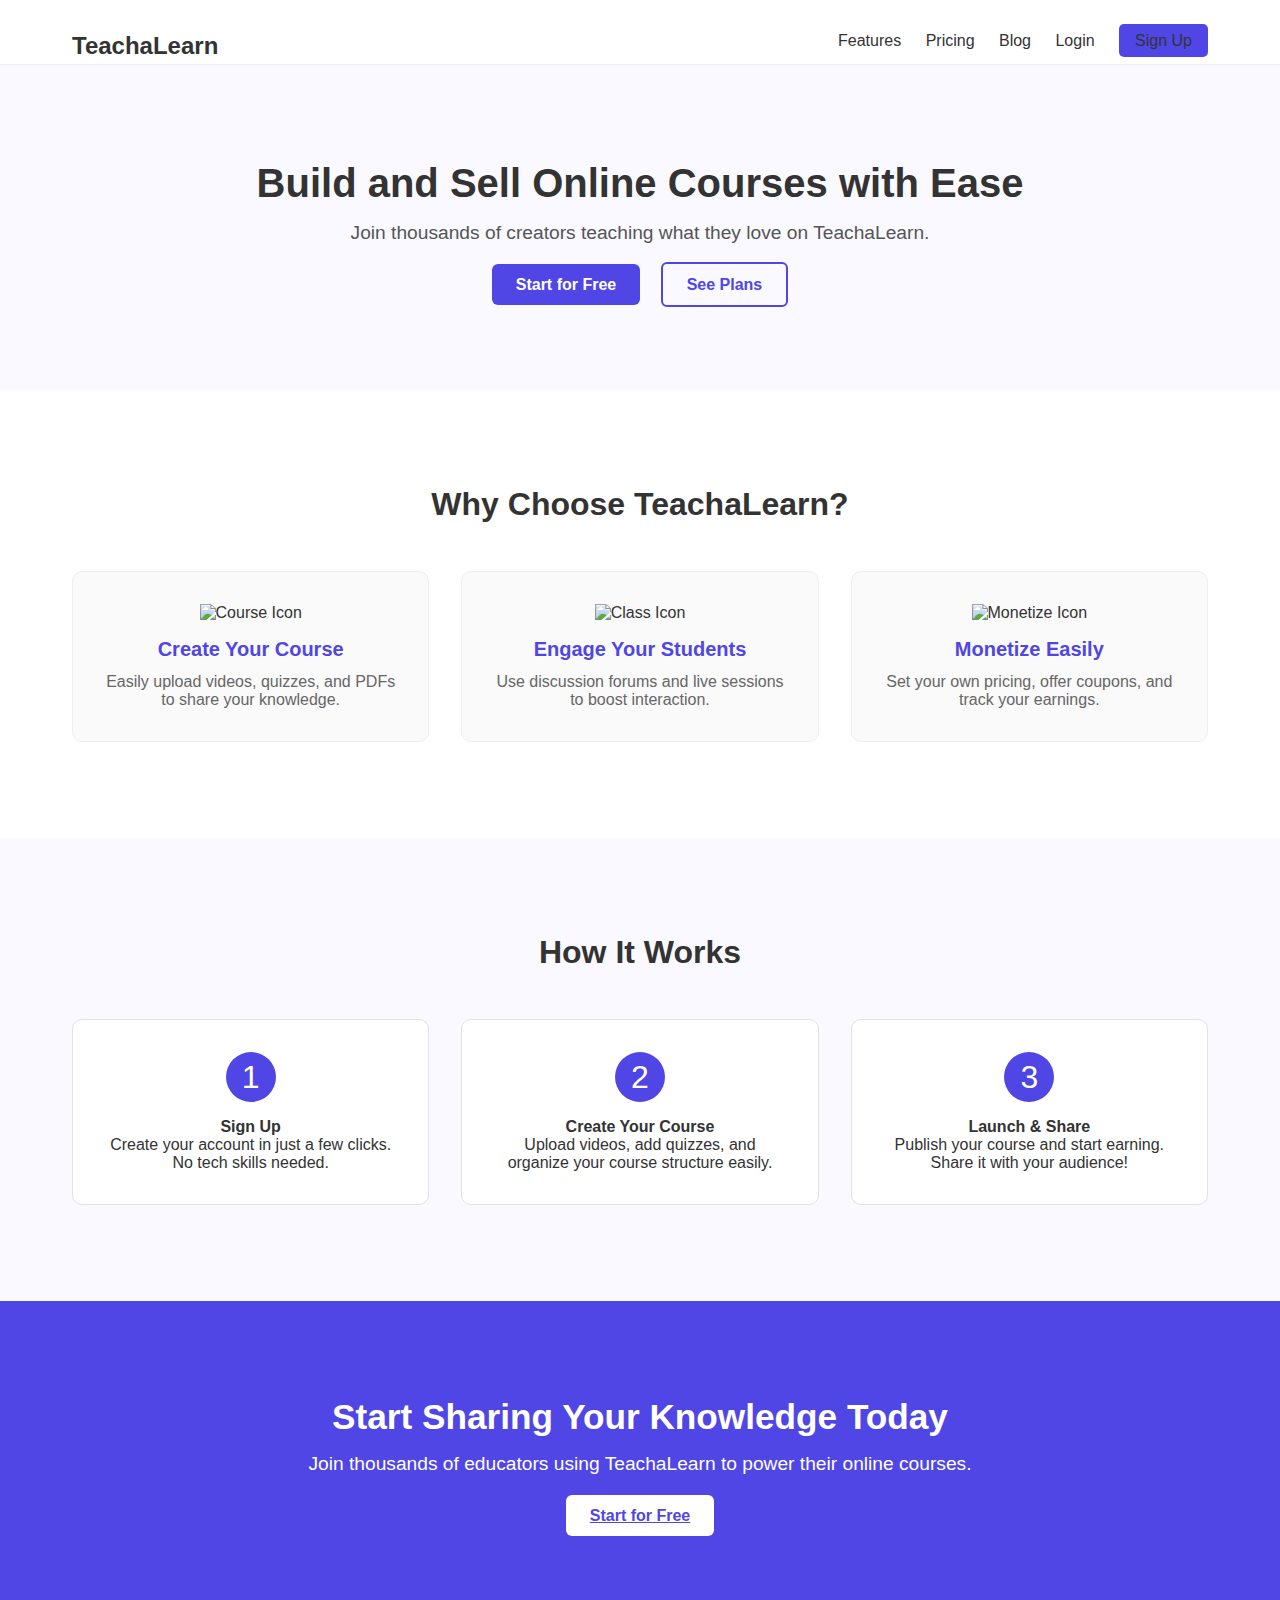
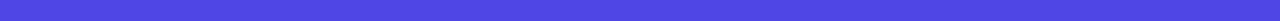
==== index.html @ fdbb9d61 "home page created" ====
<!DOCTYPE html>
<html lang="en">
<head>
  <meta charset="UTF-8" />
  <meta name="viewport" content="width=device-width, initial-scale=1.0"/>
  <title>LMS Homepage - Teachable Clone</title>
  <link rel="stylesheet" href="style.css" />
</head>
<body>

  <!-- Navbar -->
  <header class="navbar">
    <div class="container">
      <h1 class="logo">TeachaLearn</h1>
      <nav>
        <ul class="nav-links">
          <li><a href="#">Features</a></li>
          <li><a href="#">Pricing</a></li>
          <li><a href="#">Blog</a></li>
          <li><a href="#">Login</a></li>
          <li><a class="signup-btn" href="#">Sign Up</a></li>
        </ul>
      </nav>
    </div>
  </header>

  <!-- Hero Section -->
  <section class="hero">
    <div class="container hero-content">
      <h2>Build and Sell Online Courses with Ease</h2>
      <p>Join thousands of creators teaching what they love on TeachaLearn.</p>
      <div class="hero-buttons">
        <a href="#" class="btn primary-btn">Start for Free</a>
        <a href="#" class="btn secondary-btn">See Plans</a>
      </div>
    </div>
  </section>


  <!-- Features Section -->
<section class="features">
    <div class="container">
      <h3 class="section-title">Why Choose TeachaLearn?</h3>
      <div class="features-grid">
        
        <div class="feature-item">
          <img src="https://img.icons8.com/ios-filled/100/4f46e5/online-course.png" alt="Course Icon" />
          <h4>Create Your Course</h4>
          <p>Easily upload videos, quizzes, and PDFs to share your knowledge.</p>
        </div>
        
        <div class="feature-item">
          <img src="https://img.icons8.com/ios-filled/100/4f46e5/classroom.png" alt="Class Icon" />
          <h4>Engage Your Students</h4>
          <p>Use discussion forums and live sessions to boost interaction.</p>
        </div>
        
        <div class="feature-item">
          <img src="https://img.icons8.com/ios-filled/100/4f46e5/money.png" alt="Monetize Icon" />
          <h4>Monetize Easily</h4>
          <p>Set your own pricing, offer coupons, and track your earnings.</p>
        </div>
  
      </div>
    </div>
  </section>

  <!-- How It Works Section -->
<section class="how-it-works">
    <div class="container">
      <h3 class="section-title">How It Works</h3>
      <div class="steps-grid">
        
        <div class="step-item">
          <div class="step-number">1</div>
          <h4>Sign Up</h4>
          <p>Create your account in just a few clicks. No tech skills needed.</p>
        </div>
        
        <div class="step-item">
          <div class="step-number">2</div>
          <h4>Create Your Course</h4>
          <p>Upload videos, add quizzes, and organize your course structure easily.</p>
        </div>
        
        <div class="step-item">
          <div class="step-number">3</div>
          <h4>Launch & Share</h4>
          <p>Publish your course and start earning. Share it with your audience!</p>
        </div>
  
      </div>
    </div>
  </section>

  <!-- Final Call-to-Action Section -->
<section class="cta">
    <div class="container cta-content">
      <h2>Start Sharing Your Knowledge Today</h2>
      <p>Join thousands of educators using TeachaLearn to power their online courses.</p>
      <a href="#" class="btn primary-btn">Start for Free</a>
    </div>
  </section>
  
  
  <script src="script.js"></script>
</body>
</html>
---- style.css ----
/* Reset */
* {
    margin: 0;
    padding: 0;
    box-sizing: border-box;
    font-family: 'Segoe UI', sans-serif;
  }
  
  body {
    background: #fff;
    color: #333;
  }
  
  .container {
    max-width: 1200px;
    margin: 0 auto;
    padding: 1rem 2rem;
  }
  
  /* Navbar */
  .navbar {
    background: #ffffff;
    border-bottom: 1px solid #eee;
    padding: 1rem 0;
    position: sticky;
    top: 0;
    z-index: 1000;
  }
  
  .logo {
    float: left;
    font-size: 1.5rem;
    font-weight: bold;
    color: #333;
  }
  
  .nav-links {
    list-style: none;
    float: right;
  }
  
  .nav-links li {
    display: inline-block;
    margin-left: 20px;
  }
  
  .nav-links a {
    text-decoration: none;
    color: #333;
    font-weight: 500;
  }
  
  .signup-btn {
    background: #4f46e5;
    color: white;
    padding: 0.5rem 1rem;
    border-radius: 5px;
  }
  
  /* Hero Section */
  .hero {
    background: #f9f9ff;
    padding: 80px 0;
    text-align: center;
  }
  
  .hero h2 {
    font-size: 2.5rem;
    margin-bottom: 1rem;
  }
  
  .hero p {
    font-size: 1.2rem;
    margin-bottom: 2rem;
    color: #555;
  }
  
  .hero-buttons .btn {
    padding: 0.75rem 1.5rem;
    margin: 0 0.5rem;
    border-radius: 6px;
    text-decoration: none;
    font-weight: 600;
  }
  
  .primary-btn {
    background-color: #4f46e5;
    color: #fff;
  }
  
  .secondary-btn {
    background-color: transparent;
    border: 2px solid #4f46e5;
    color: #4f46e5;
  }
  

  /* Features Section */
.features {
    padding: 80px 0;
    background-color: #ffffff;
    text-align: center;
  }
  
  .section-title {
    font-size: 2rem;
    margin-bottom: 3rem;
    color: #333;
  }
  
  .features-grid {
    display: grid;
    grid-template-columns: repeat(auto-fit, minmax(250px, 1fr));
    gap: 2rem;
  }
  
  .feature-item {
    padding: 2rem;
    border: 1px solid #eee;
    border-radius: 10px;
    transition: transform 0.3s ease;
    background-color: #fafafa;
  }
  
  .feature-item:hover {
    transform: translateY(-5px);
    box-shadow: 0 8px 20px rgba(0, 0, 0, 0.05);
  }
  
  .feature-item img {
    width: 60px;
    margin-bottom: 1rem;
  }
  
  .feature-item h4 {
    font-size: 1.25rem;
    margin-bottom: 0.75rem;
    color: #4f46e5;
  }
  
  .feature-item p {
    color: #666;
    font-size: 1rem;
  }
  


  /* How It Works Section */
.how-it-works {
    background: #f9f9ff;
    padding: 80px 0;
    text-align: center;
  }
  
  .steps-grid {
    display: grid;
    grid-template-columns: repeat(auto-fit, minmax(220px, 1fr));
    gap: 2rem;
    margin-top: 2rem;
  }
  
  .step-item {
    background: #fff;
    border: 1px solid #e2e2e2;
    padding: 2rem;
    border-radius: 10px;
    transition: box-shadow 0.3s ease;
  }
  
  .step-item:hover {
    box-shadow: 0 8px 25px rgba(0, 0, 0, 0.05);
  }
  
  .step-number {
    font-size: 2rem;
    background: #4f46e5;
    color: white;
    width: 50px;
    height: 50px;
    margin: 0 auto 1rem;
    border-radius: 50%;
    line-height: 50px;
  }
  
  /* Final CTA Section */
.cta {
    background-color: #4f46e5;
    color: #fff;
    text-align: center;
    padding: 80px 20px;
  }
  
  .cta-content h2 {
    font-size: 2.2rem;
    margin-bottom: 1rem;
  }
  
  .cta-content p {
    font-size: 1.2rem;
    margin-bottom: 2rem;
    max-width: 700px;
    margin-left: auto;
    margin-right: auto;
  }
  
  .cta-content .primary-btn {
    background: #fff;
    color: #4f46e5;
    padding: 0.75rem 1.5rem;
    font-weight: bold;
    border-radius: 6px;
  }
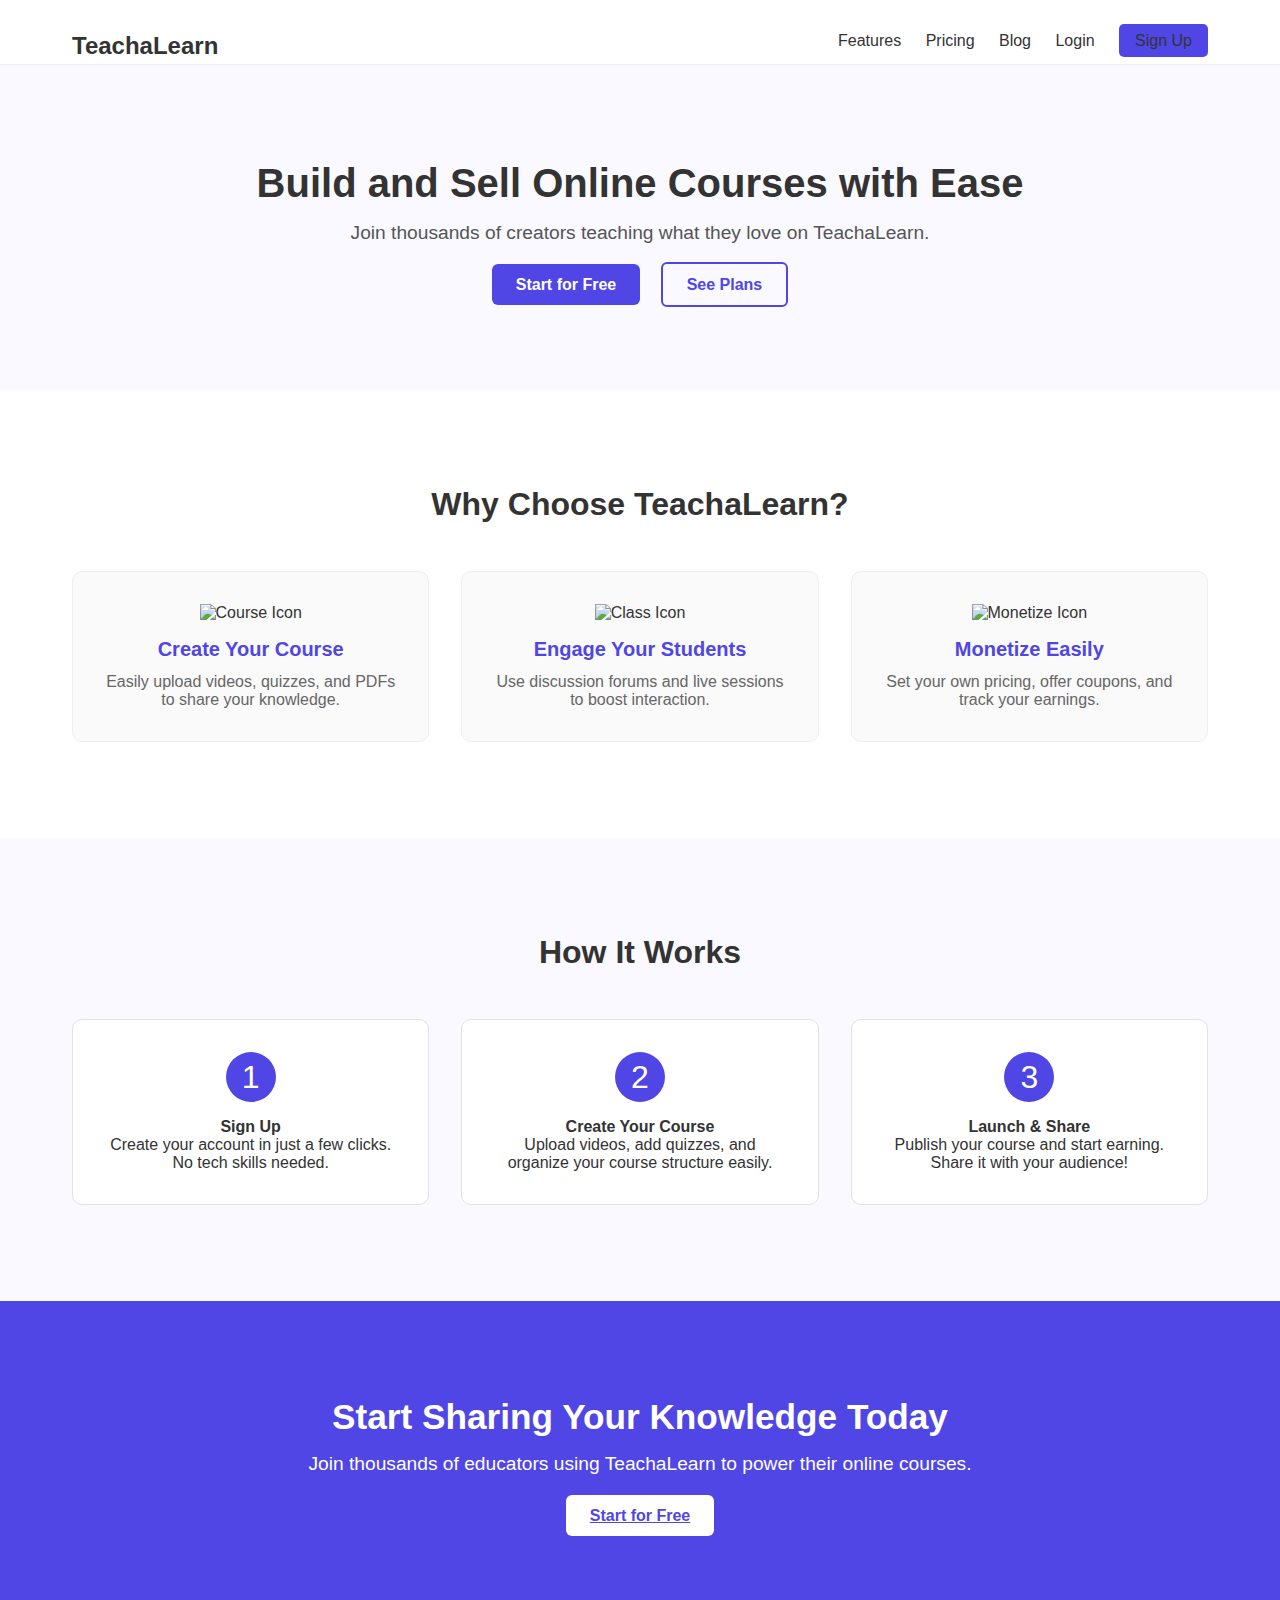
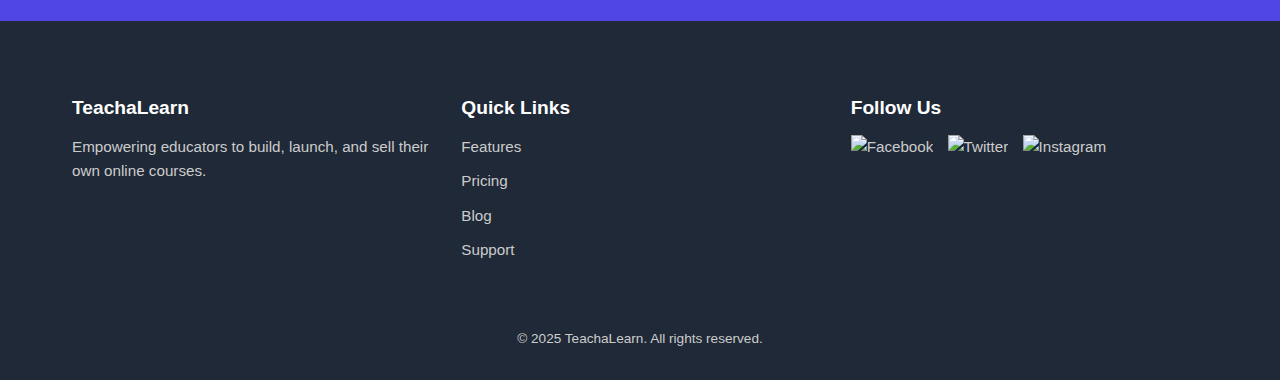
==== commit bb0b9410: "footer added" ====
--- a/index.html
+++ b/index.html
@@ -101,6 +101,42 @@
       <a href="#" class="btn primary-btn">Start for Free</a>
     </div>
   </section>
+
+
+  <!-- Footer -->
+<footer class="footer">
+    <div class="container footer-content">
+      
+      <div class="footer-col">
+        <h4>TeachaLearn</h4>
+        <p>Empowering educators to build, launch, and sell their own online courses.</p>
+      </div>
+  
+      <div class="footer-col">
+        <h4>Quick Links</h4>
+        <ul>
+          <li><a href="#">Features</a></li>
+          <li><a href="#">Pricing</a></li>
+          <li><a href="#">Blog</a></li>
+          <li><a href="#">Support</a></li>
+        </ul>
+      </div>
+  
+      <div class="footer-col">
+        <h4>Follow Us</h4>
+        <div class="social-links">
+          <a href="#"><img src="https://img.icons8.com/ios-filled/24/ffffff/facebook.png" alt="Facebook"/></a>
+          <a href="#"><img src="https://img.icons8.com/ios-filled/24/ffffff/twitter.png" alt="Twitter"/></a>
+          <a href="#"><img src="https://img.icons8.com/ios-filled/24/ffffff/instagram-new.png" alt="Instagram"/></a>
+        </div>
+      </div>
+  
+    </div>
+    <div class="footer-bottom">
+      <p>&copy; 2025 TeachaLearn. All rights reserved.</p>
+    </div>
+  </footer>
+  
   
   
   <script src="script.js"></script>
--- a/style.css
+++ b/style.css
@@ -210,4 +210,53 @@
     font-weight: bold;
     border-radius: 6px;
   }
-  +  
+
+  /* Footer Section */
+.footer {
+    background-color: #1f2937;
+    color: #fff;
+    padding: 60px 20px 30px;
+    font-size: 0.95rem;
+  }
+  
+  .footer-content {
+    display: grid;
+    grid-template-columns: repeat(auto-fit, minmax(220px, 1fr));
+    gap: 2rem;
+  }
+  
+  .footer h4 {
+    margin-bottom: 1rem;
+    font-size: 1.2rem;
+    color: #ffffff;
+  }
+  
+  .footer p,
+  .footer a {
+    color: #ccc;
+    line-height: 1.6;
+    text-decoration: none;
+  }
+  
+  .footer ul {
+    list-style: none;
+    padding: 0;
+  }
+  
+  .footer ul li {
+    margin-bottom: 10px;
+  }
+  
+  .social-links a {
+    margin-right: 10px;
+    display: inline-block;
+  }
+  
+  .footer-bottom {
+    text-align: center;
+    margin-top: 40px;
+    font-size: 0.85rem;
+    color: #888;
+  }
+      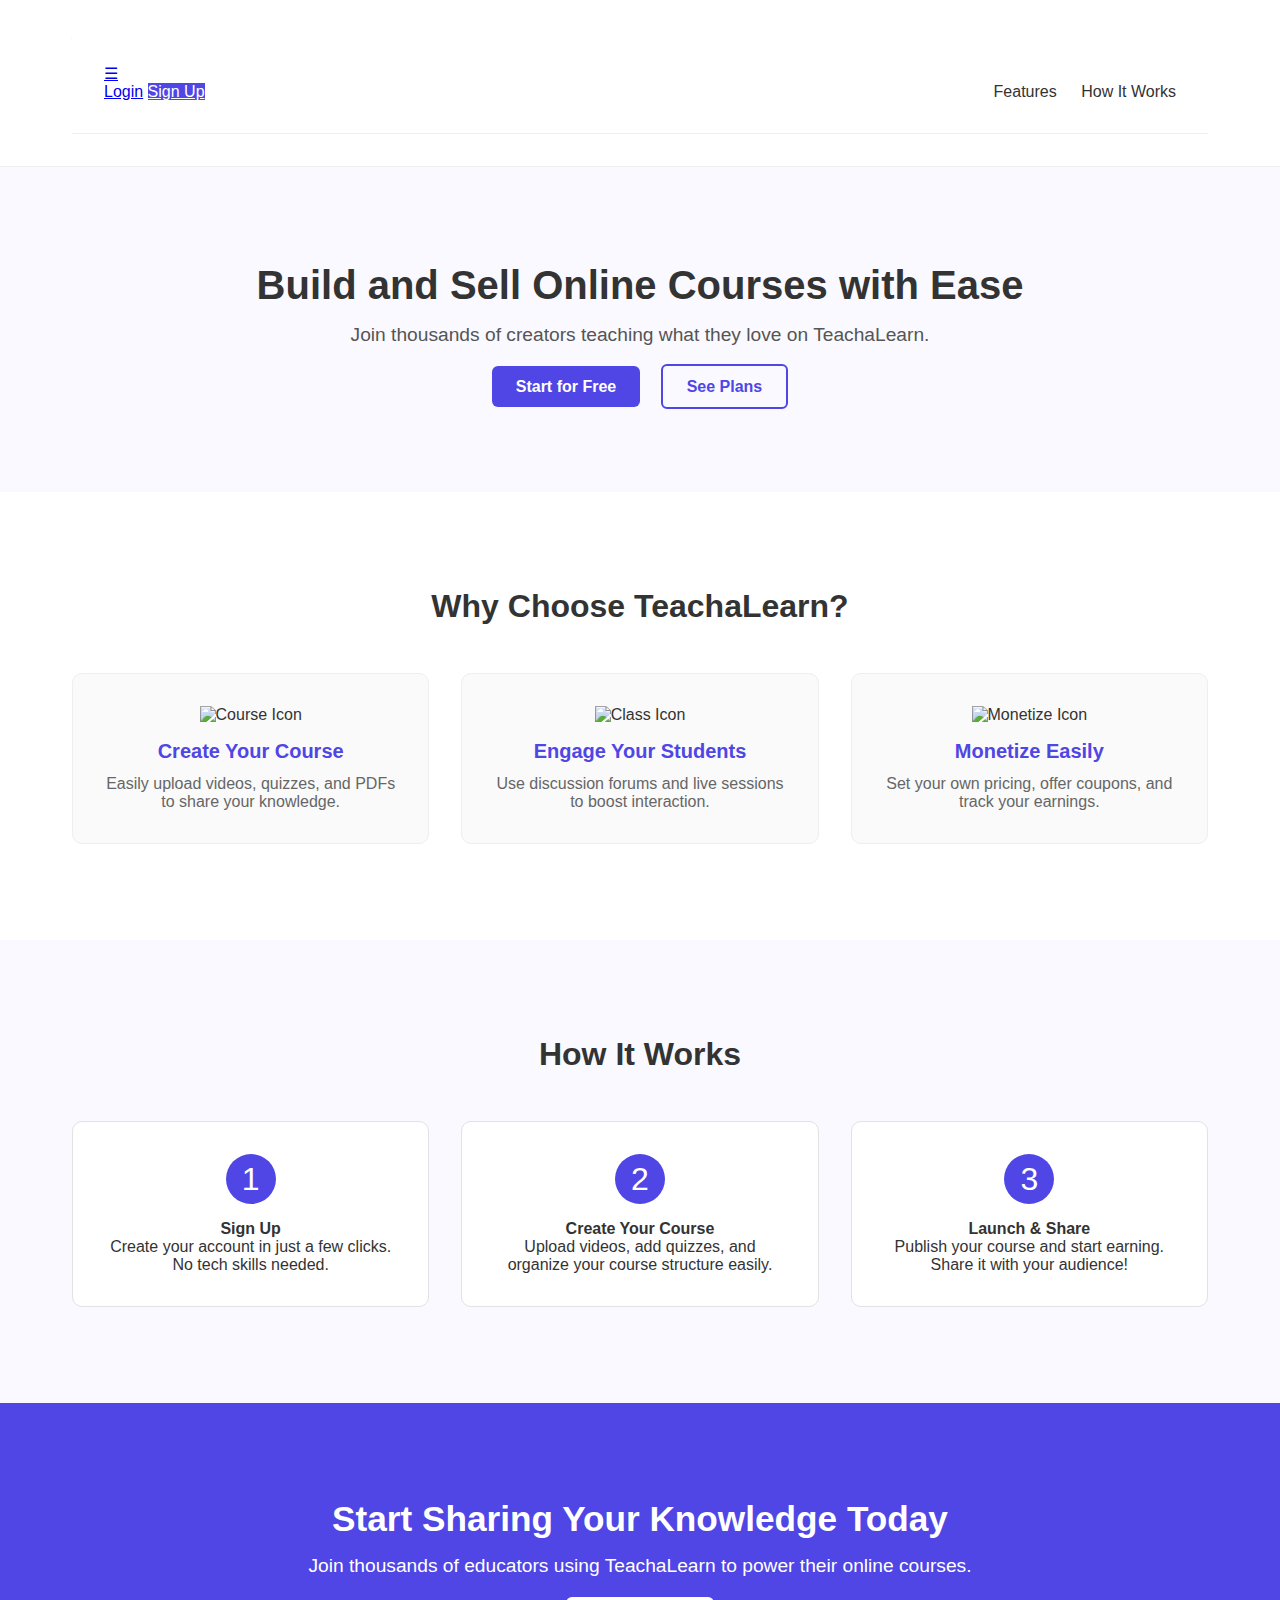
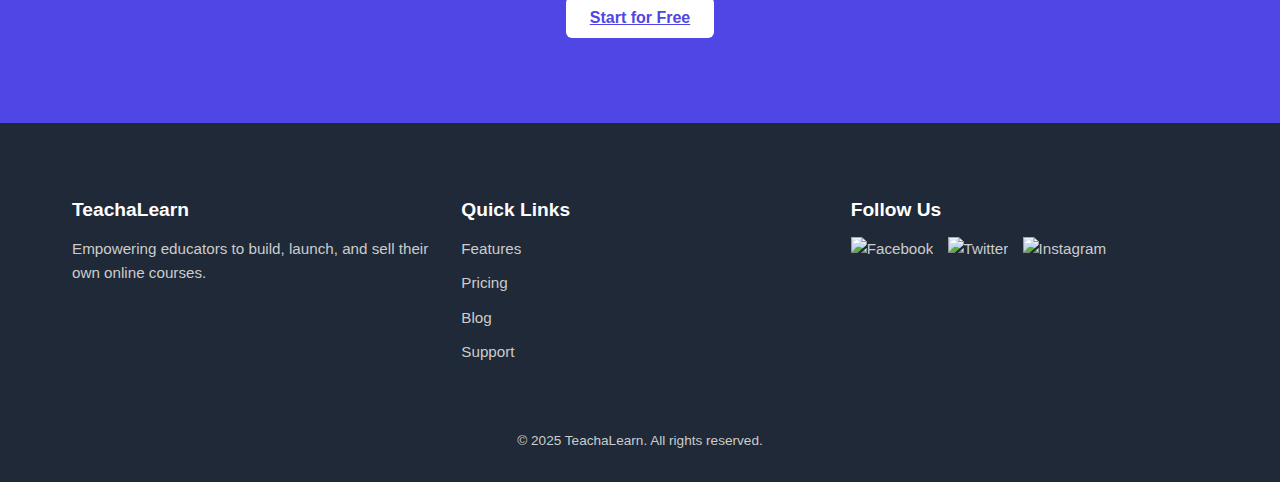
==== commit 2450279b: "index updated after login signup and dashboard" ====
--- a/index.html
+++ b/index.html
@@ -3,8 +3,9 @@
 <head>
   <meta charset="UTF-8" />
   <meta name="viewport" content="width=device-width, initial-scale=1.0"/>
-  <title>LMS Homepage - Teachable Clone</title>
+  <title>TeachLearn - Learn Anything on Your Schedule</title>
   <link rel="stylesheet" href="style.css" />
+
 </head>
 <body>
 
@@ -12,15 +13,26 @@
   <header class="navbar">
     <div class="container">
       <h1 class="logo">TeachaLearn</h1>
-      <nav>
-        <ul class="nav-links">
-          <li><a href="#">Features</a></li>
-          <li><a href="#">Pricing</a></li>
-          <li><a href="#">Blog</a></li>
-          <li><a href="#">Login</a></li>
-          <li><a class="signup-btn" href="#">Sign Up</a></li>
-        </ul>
+      <nav class="navbar">
+        <div class="container">
+          <div class="hamburger" id="hamburger">
+            <a href="dashboard.html">&#9776;</a>
+          </div>
+
+          <ul class="nav-links">
+            <li><a href="#features">Features</a></li>
+            <li><a href="#how">How It Works</a></li>
+          </ul>
+
+          <!-- Add login/signup here -->
+          <div class="auth-buttons">
+            <a href="login.html" class="btn">Login</a>
+            <a href="signup.html" class="btn primary-btn">Sign Up</a>
+          </div>
+        </div>
       </nav>
+
+      
     </div>
   </header>
 
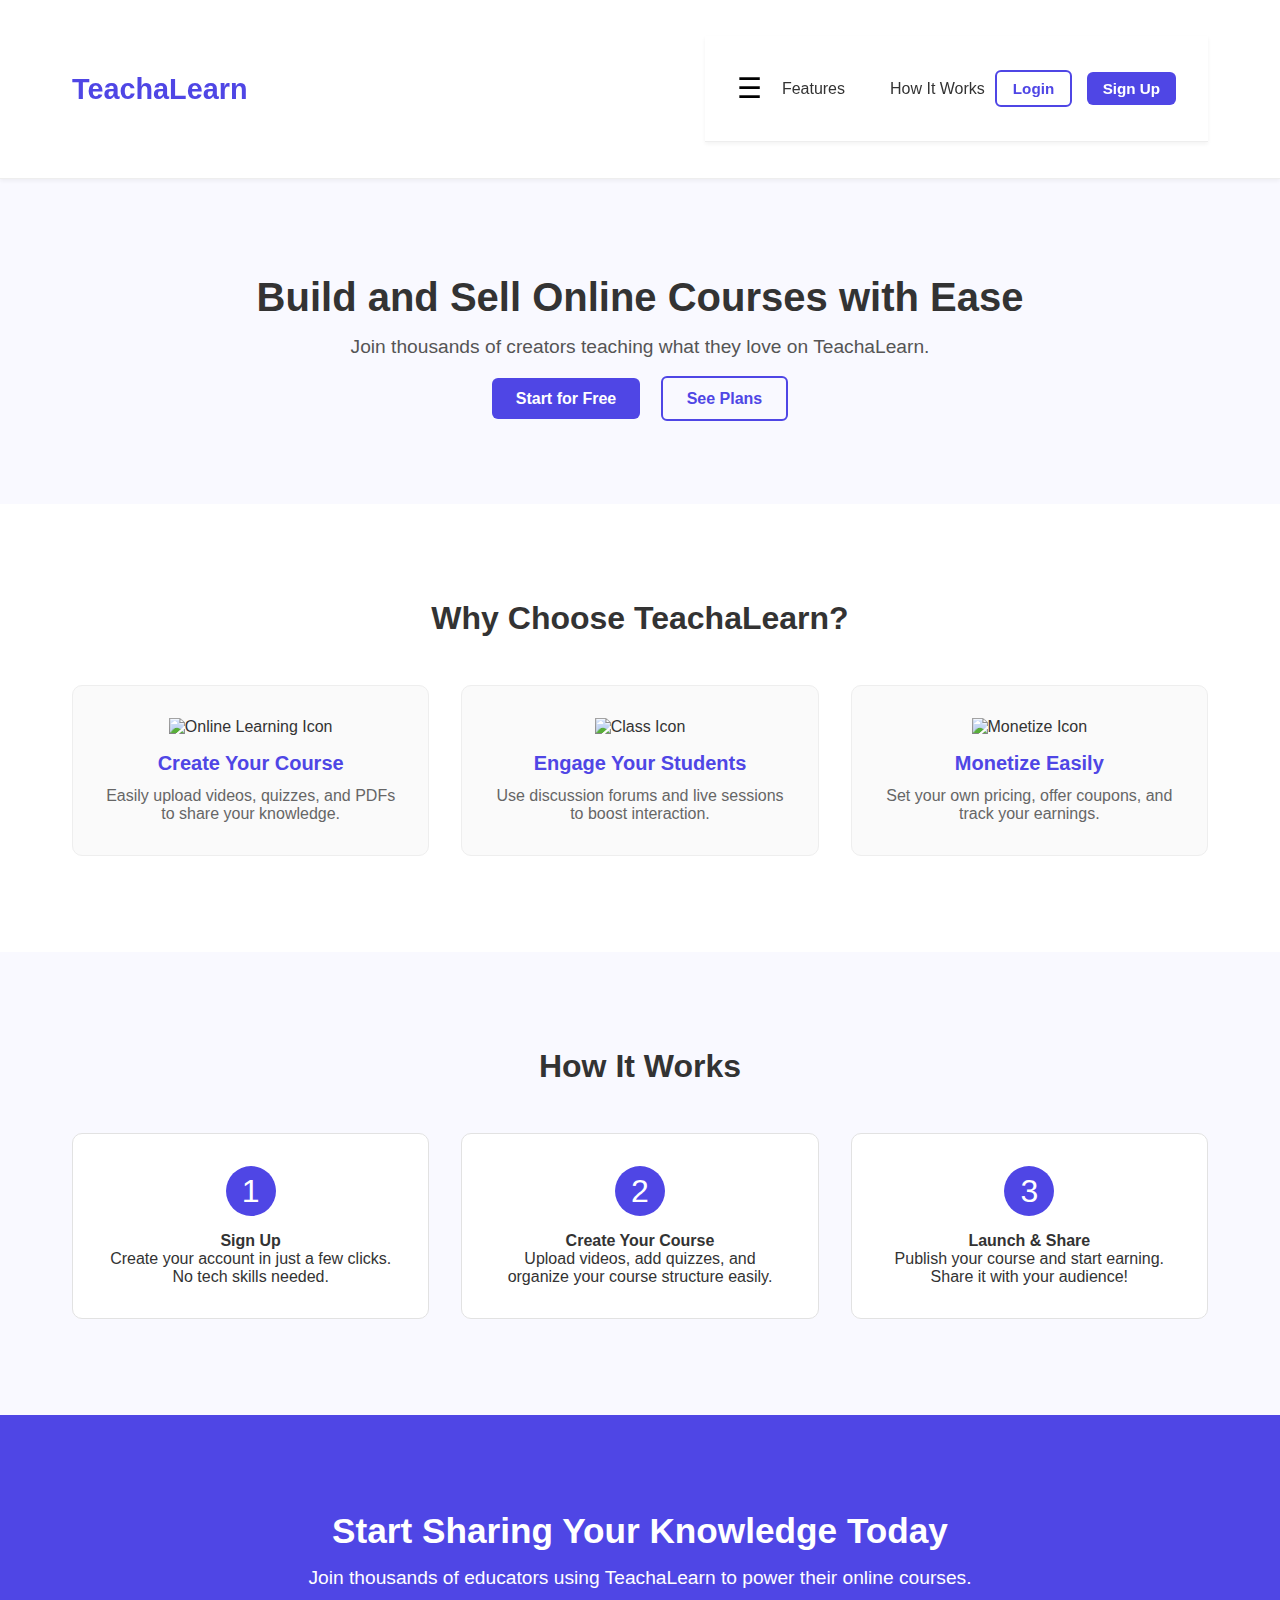
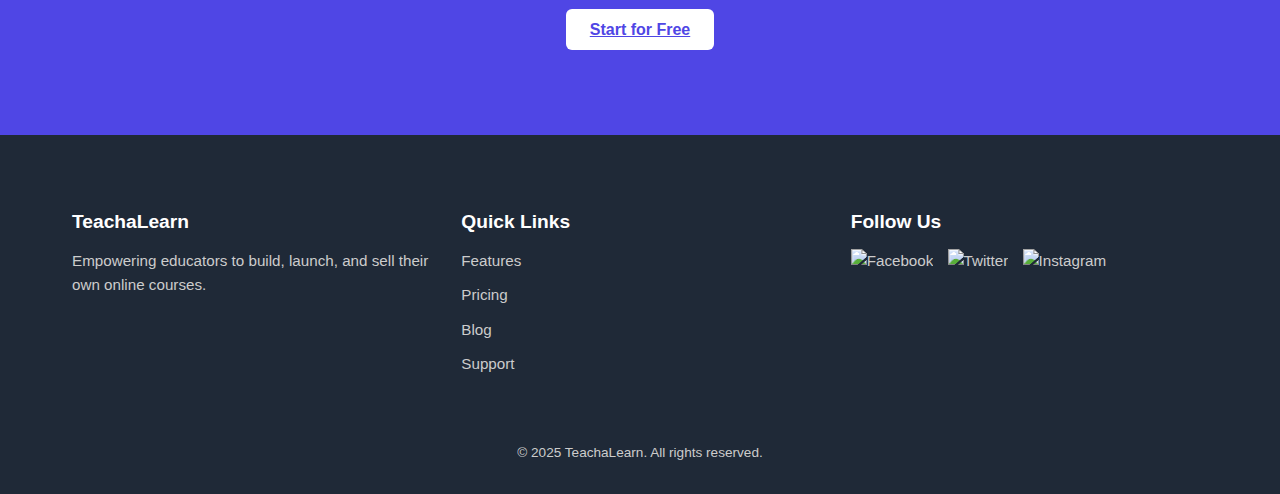
==== commit e291daf7: "image updated" ====
--- a/index.html
+++ b/index.html
@@ -56,7 +56,7 @@
       <div class="features-grid">
         
         <div class="feature-item">
-          <img src="https://img.icons8.com/ios-filled/100/4f46e5/online-course.png" alt="Course Icon" />
+          <img src="https://cdn-icons-png.flaticon.com/512/3135/3135768.png" alt="Online Learning Icon">
           <h4>Create Your Course</h4>
           <p>Easily upload videos, quizzes, and PDFs to share your knowledge.</p>
         </div>
--- a/style.css
+++ b/style.css
@@ -259,4 +259,185 @@
     font-size: 0.85rem;
     color: #888;
   }
-      +
+
+  /* Auth (Signup/Login) Page */
+.auth-container {
+    display: flex;
+    min-height: 100vh;
+  }
+  
+  .auth-info {
+    flex: 1;
+    background: #4f46e5;
+    color: #fff;
+    display: flex;
+    flex-direction: column;
+    justify-content: center;
+    padding: 3rem;
+    text-align: left;
+  }
+  
+  .auth-info h2 {
+    font-size: 2.2rem;
+    margin-bottom: 1rem;
+  }
+  
+  .auth-info p {
+    font-size: 1.1rem;
+    color: #e0e0ff;
+  }
+  
+  .auth-form {
+    flex: 1;
+    background: #fff;
+    display: flex;
+    flex-direction: column;
+    justify-content: center;
+    padding: 3rem;
+  }
+  
+  .auth-form h3 {
+    font-size: 1.8rem;
+    margin-bottom: 1.5rem;
+  }
+  
+  .auth-form form {
+    display: flex;
+    flex-direction: column;
+  }
+  
+  .auth-form input {
+    padding: 0.75rem 1rem;
+    margin-bottom: 1rem;
+    border-radius: 5px;
+    border: 1px solid #ccc;
+  }
+  
+  .auth-form button {
+    padding: 0.75rem;
+    background-color: #4f46e5;
+    color: white;
+    border: none;
+    border-radius: 5px;
+    font-weight: bold;
+    cursor: pointer;
+    transition: background 0.3s ease;
+  }
+  
+  .auth-form button:hover {
+    background-color: #3730a3;
+  }
+  
+  .form-note {
+    margin-top: 1rem;
+    font-size: 0.9rem;
+  }
+  
+
+  .auth-buttons a {
+    margin-left: 10px;
+    padding: 0.5rem 1rem;
+    text-decoration: none;
+    border-radius: 6px;
+    font-weight: bold;
+  }
+  
+  .auth-buttons .btn {
+    background-color: transparent;
+    color: #4f46e5;
+    border: 2px solid #4f46e5;
+  }
+  
+  .auth-buttons .primary-btn {
+    background-color: #4f46e5;
+    color: white;
+    border: none;
+  }
+
+  
+
+
+  .navbar .container {
+    display: flex;
+    justify-content: space-between;
+    align-items: center;
+  }
+
+
+  /* Navbar Styles */
+.navbar {
+  background-color: #ffffff;
+  padding: 20px 0;
+  box-shadow: 0 2px 4px rgba(0, 0, 0, 0.05);
+  position: sticky;
+  top: 0;
+  z-index: 100;
+}
+
+.navbar .container {
+  display: flex;
+  justify-content: space-between;
+  align-items: center;
+}
+
+.logo {
+  font-size: 1.8rem;
+  font-weight: bold;
+  color: #4f46e5;
+}
+
+.nav-links {
+  list-style: none;
+  display: flex;
+  gap: 25px;
+  margin: 0;
+}
+
+.nav-links li a {
+  text-decoration: none;
+  color: #333;
+  font-weight: 500;
+  transition: color 0.3s ease;
+}
+
+.nav-links li a:hover {
+  color: #4f46e5;
+}
+
+.auth-buttons a {
+  margin-left: 10px;
+  padding: 0.5rem 1rem;
+  text-decoration: none;
+  border-radius: 6px;
+  font-weight: bold;
+  font-size: 0.95rem;
+}
+
+.auth-buttons .btn {
+  background-color: transparent;
+  color: #4f46e5;
+  border: 2px solid #4f46e5;
+}
+
+.auth-buttons .primary-btn {
+  background-color: #4f46e5;
+  color: white;
+  border: none;
+}
+
+
+.hamburger {
+  font-size: 28px;
+  color: #000;
+  cursor: pointer;
+}
+
+.hamburger a {
+  text-decoration: none;
+  color: inherit;
+}
+
+
+
+  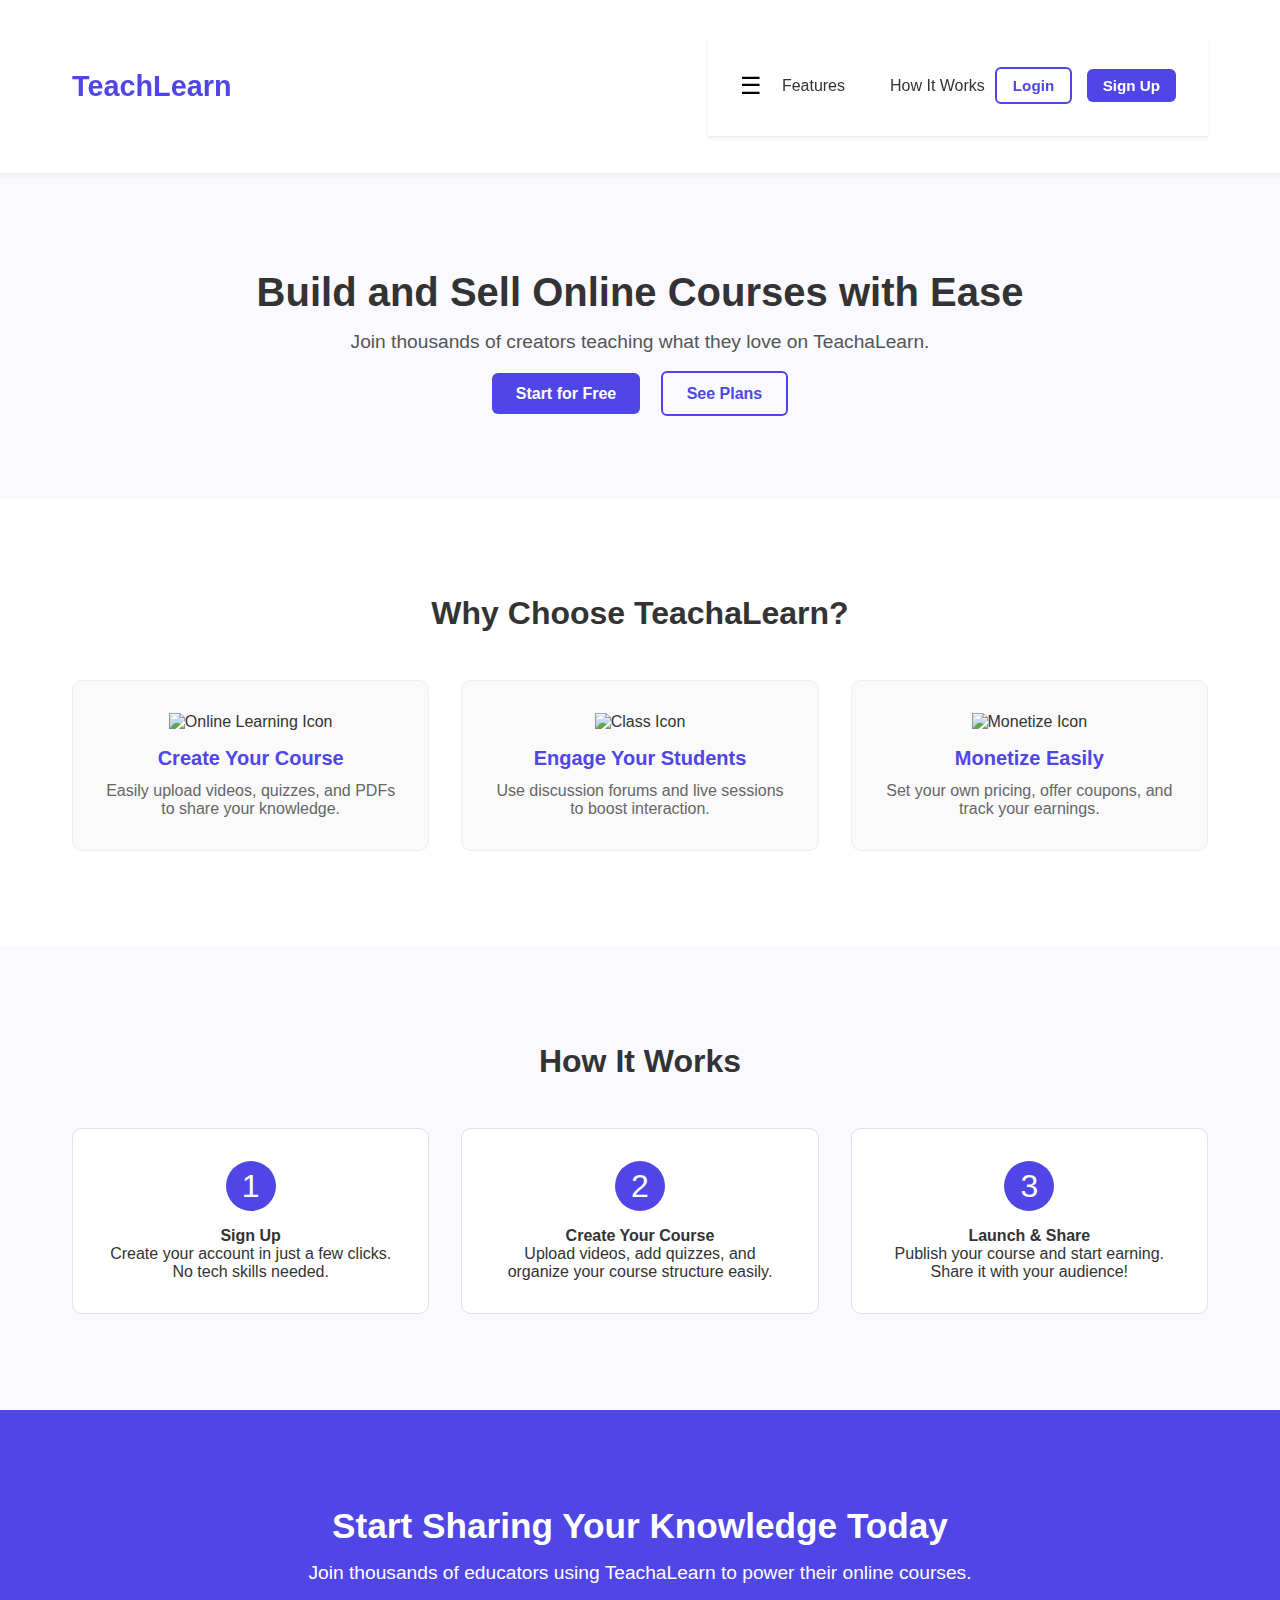
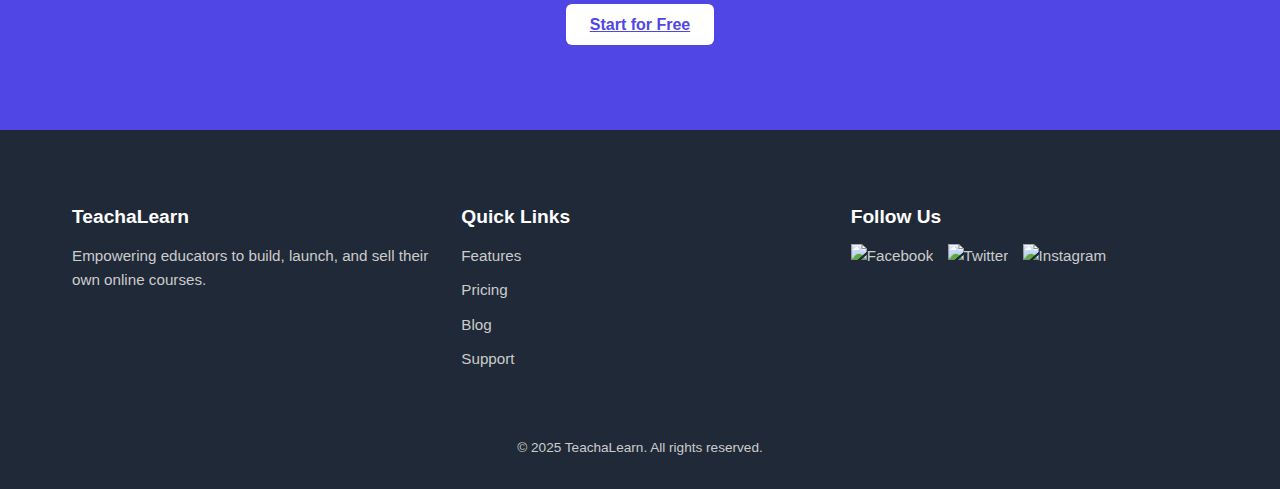
==== commit 99ddf0c8: "dashboards added for each and the dashboard.html removed" ====
--- a/index.html
+++ b/index.html
@@ -12,11 +12,16 @@
   <!-- Navbar -->
   <header class="navbar">
     <div class="container">
-      <h1 class="logo">TeachaLearn</h1>
+      <h1 class="logo">TeachLearn</h1>
       <nav class="navbar">
         <div class="container">
-          <div class="hamburger" id="hamburger">
-            <a href="dashboard.html">&#9776;</a>
+          <div class="dropdown">
+            <button class="dropdown-btn" id="hamburger">&#9776;</button>
+            <div class="dropdown-menu" id="dropdown-menu">
+              <a href="dashboard-student.html">Student Dashboard</a>
+              <a href="dashboard-instructor.html">Instructor Dashboard</a>
+              <a href="dashboard-admin.html">Admin Dashboard</a>
+            </div>
           </div>
 
           <ul class="nav-links">
--- a/style.css
+++ b/style.css
@@ -426,16 +426,40 @@
   border: none;
 }
 
-
-.hamburger {
-  font-size: 28px;
+.dropdown {
+  position: relative;
+  display: inline-block;
+}
+
+.dropdown-btn {
+  font-size: 24px;
+  background: none;
+  border: none;
+  cursor: pointer;
   color: #000;
-  cursor: pointer;
-}
-
-.hamburger a {
+}
+
+.dropdown-menu {
+  display: none;
+  position: absolute;
+  right: 0;
+  background-color: #ffffff;
+  min-width: 200px;
+  box-shadow: 0 8px 16px rgba(0,0,0,0.1);
+  border-radius: 8px;
+  z-index: 1000;
+  padding: 0.5rem 0;
+}
+
+.dropdown-menu a {
+  color: #333;
+  padding: 12px 16px;
   text-decoration: none;
-  color: inherit;
+  display: block;
+}
+
+.dropdown-menu a:hover {
+  background-color: #f0f0f0;
 }
 
 
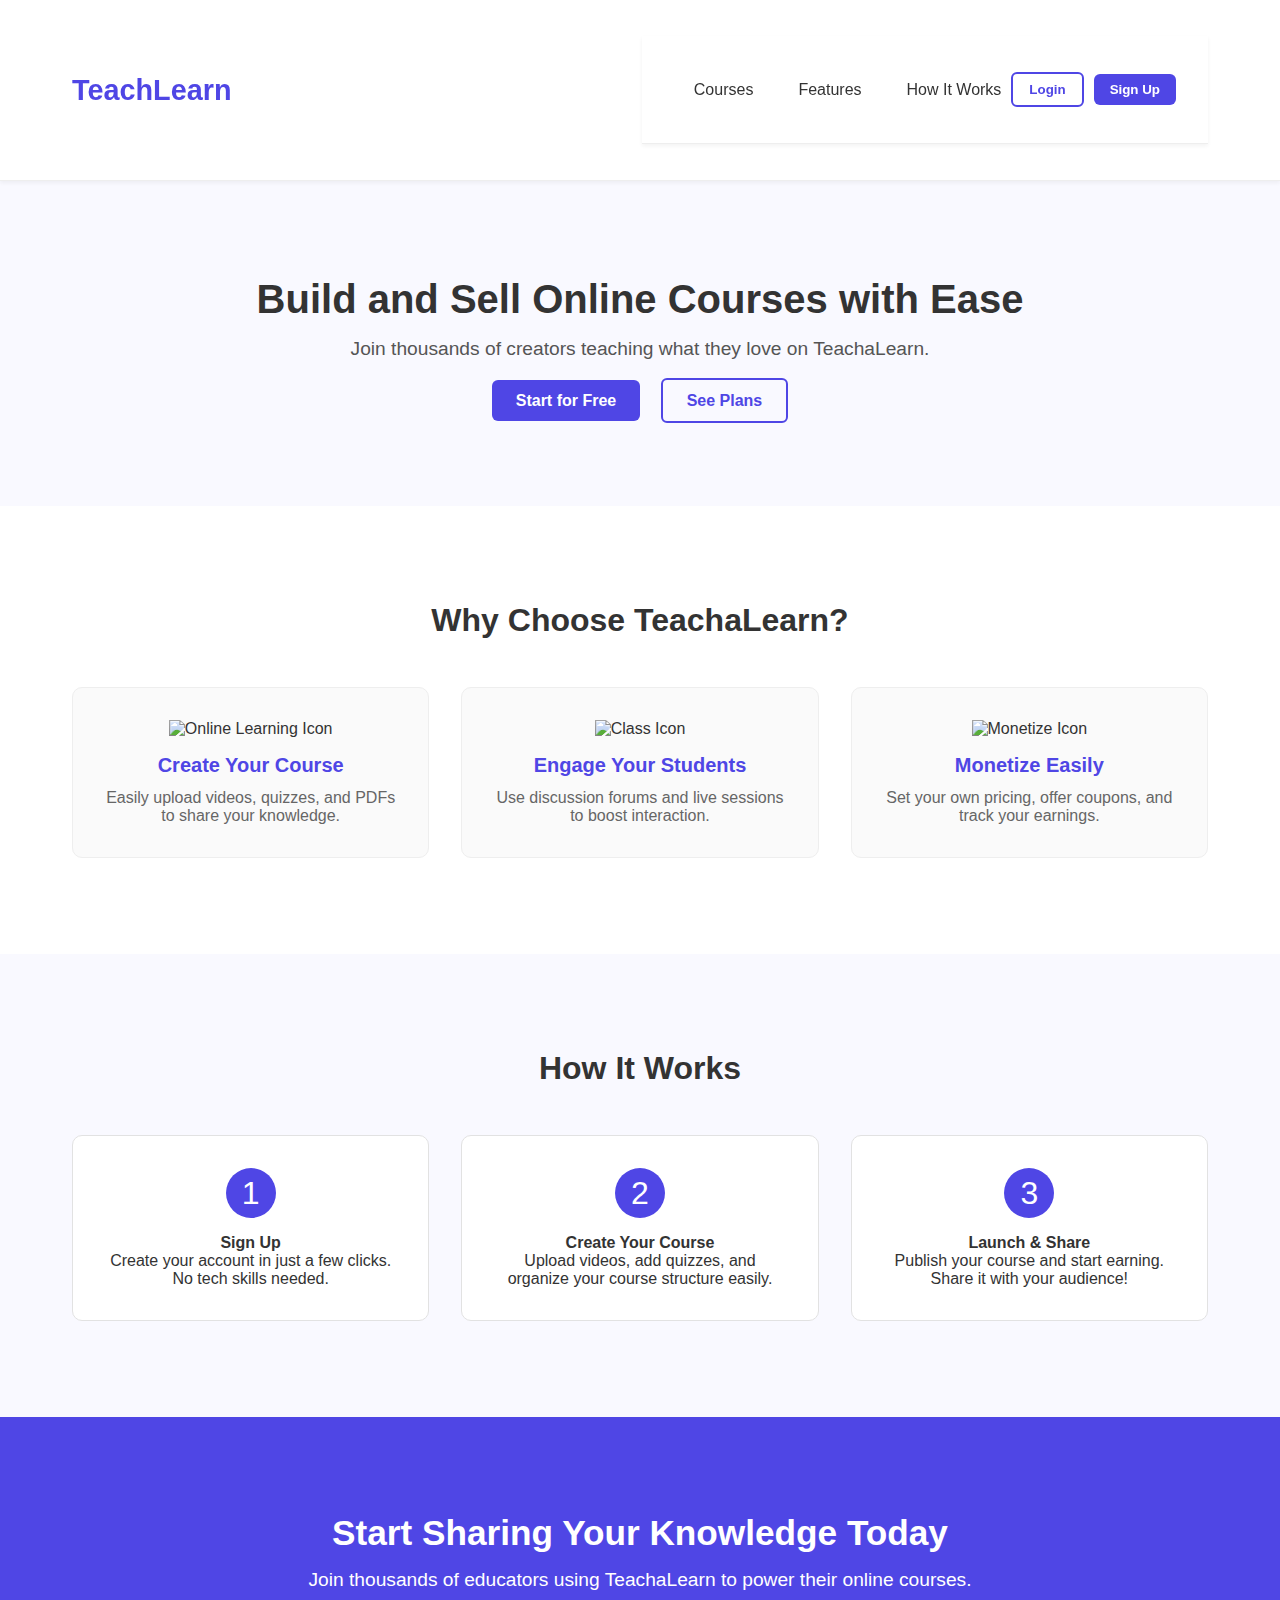
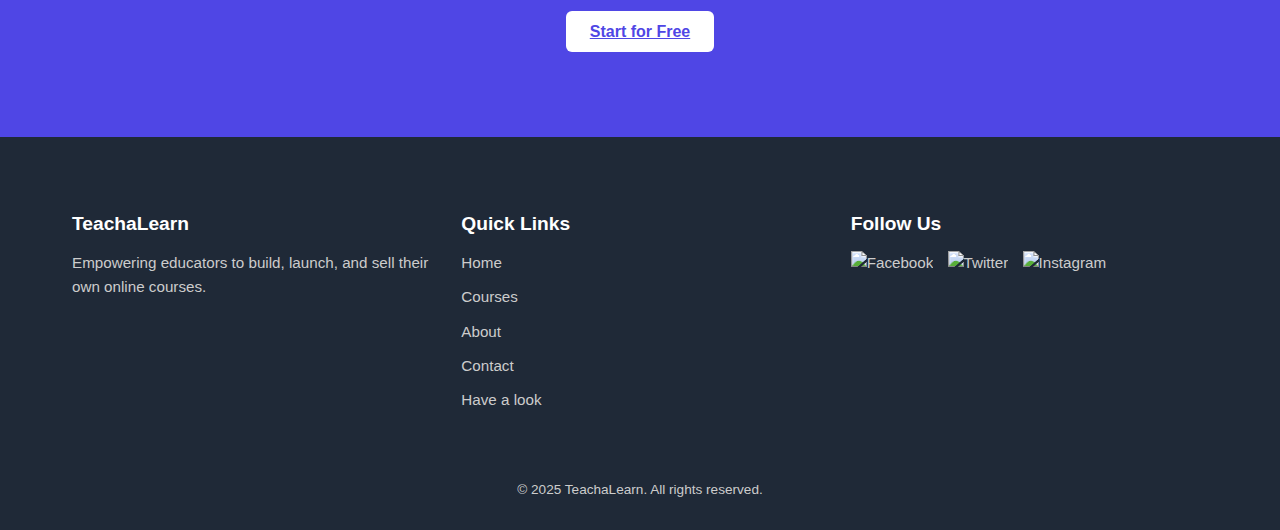
==== commit 9dab13e1: "last minute changes" ====
--- a/index.html
+++ b/index.html
@@ -15,26 +15,32 @@
       <h1 class="logo">TeachLearn</h1>
       <nav class="navbar">
         <div class="container">
-          <div class="dropdown">
-            <button class="dropdown-btn" id="hamburger">&#9776;</button>
-            <div class="dropdown-menu" id="dropdown-menu">
-              <a href="dashboard-student.html">Student Dashboard</a>
-              <a href="dashboard-instructor.html">Instructor Dashboard</a>
-              <a href="dashboard-admin.html">Admin Dashboard</a>
-            </div>
-          </div>
+          
 
           <ul class="nav-links">
+            <li><a href="courses.html">Courses</a></li>
             <li><a href="#features">Features</a></li>
             <li><a href="#how">How It Works</a></li>
           </ul>
 
           <!-- Add login/signup here -->
-          <div class="auth-buttons">
-            <a href="login.html" class="btn">Login</a>
-            <a href="signup.html" class="btn primary-btn">Sign Up</a>
+          <div class="auth-dropdown">
+            <button class="btn dropdown-login-btn" id="loginDropdownBtn">Login</button>
+            <div class="dropdown-login-menu" id="loginDropdownMenu">
+              <a href="login-student.html">Student Login</a>
+              <a href="login-instructor.html">Instructor Login</a>
+              <a href="login-admin.html">Admin Login</a>
+            </div>
           </div>
-        </div>
+          
+          <div class="auth-dropdown">
+            <button class="btn primary-btn dropdown-signup-btn" id="signupDropdownBtn">Sign Up</button>
+            <div class="dropdown-signup-menu" id="signupDropdownMenu">
+              <a href="student-signup.html">Student Sign Up</a>
+              <a href="instructor-signup.html">Instructor Sign Up</a>
+              <a href="admin-signup.html">Admin Sign Up</a>
+            </div>
+          </div>
       </nav>
 
       
@@ -132,10 +138,11 @@
       <div class="footer-col">
         <h4>Quick Links</h4>
         <ul>
-          <li><a href="#">Features</a></li>
-          <li><a href="#">Pricing</a></li>
-          <li><a href="#">Blog</a></li>
-          <li><a href="#">Support</a></li>
+          <li><a href="index.html">Home</a></li>
+          <li><a href="courses.html">Courses</a></li>
+          <li><a href="about.html">About</a></li>
+          <li><a href="contact.html">Contact</a></li>
+          <li><a href="dashboard-student.html">Have a look</a></li>
         </ul>
       </div>
   
--- a/style.css
+++ b/style.css
@@ -335,28 +335,77 @@
   }
   
 
-  .auth-buttons a {
-    margin-left: 10px;
-    padding: 0.5rem 1rem;
-    text-decoration: none;
-    border-radius: 6px;
-    font-weight: bold;
-  }
-  
-  .auth-buttons .btn {
-    background-color: transparent;
-    color: #4f46e5;
-    border: 2px solid #4f46e5;
-  }
-  
-  .auth-buttons .primary-btn {
-    background-color: #4f46e5;
-    color: white;
-    border: none;
-  }
-
-  
-
+ /* Common dropdown container */
+.auth-dropdown {
+  position: relative;
+  display: inline-block;
+  margin-left: 10px;
+}
+
+/* Button style (same as your old login button) */
+.auth-dropdown .btn {
+  padding: 0.5rem 1rem;
+  text-decoration: none;
+  border-radius: 6px;
+  font-weight: bold;
+  background-color: transparent;
+  color: #4f46e5;
+  border: 2px solid #4f46e5;
+  cursor: pointer;
+  transition: all 0.3s ease;
+}
+
+/* Hover effect for login button */
+.auth-dropdown .btn:hover {
+  background-color: #4f46e5;
+  color: #fff;
+}
+
+/* Sign Up button variation */
+.auth-dropdown .primary-btn {
+  background-color: #4f46e5;
+  color: white;
+  border: none;
+}
+
+.auth-dropdown .primary-btn:hover {
+  background-color: #568ee1;
+}
+
+/* Dropdown menu */
+.dropdown-login-menu,
+.dropdown-signup-menu {
+  display: none;
+  position: absolute;
+  top: 100%;
+  right: 0;
+  background-color: #fff;
+  min-width: 180px;
+  box-shadow: 0 8px 16px rgba(0,0,0,0.1);
+  border-radius: 8px;
+  z-index: 999;
+  margin-top: 8px;
+}
+
+/* Dropdown link style */
+.dropdown-login-menu a,
+.dropdown-signup-menu a {
+  display: block;
+  padding: 12px 16px;
+  text-decoration: none;
+  color: #333;
+  font-weight: 500;
+}
+
+/* Hover effect for dropdown links */
+.dropdown-login-menu a:hover,
+.dropdown-signup-menu a:hover {
+  background-color: #f0f0f0;
+  color: #4f46e5;
+}
+
+
+  
 
   .navbar .container {
     display: flex;
